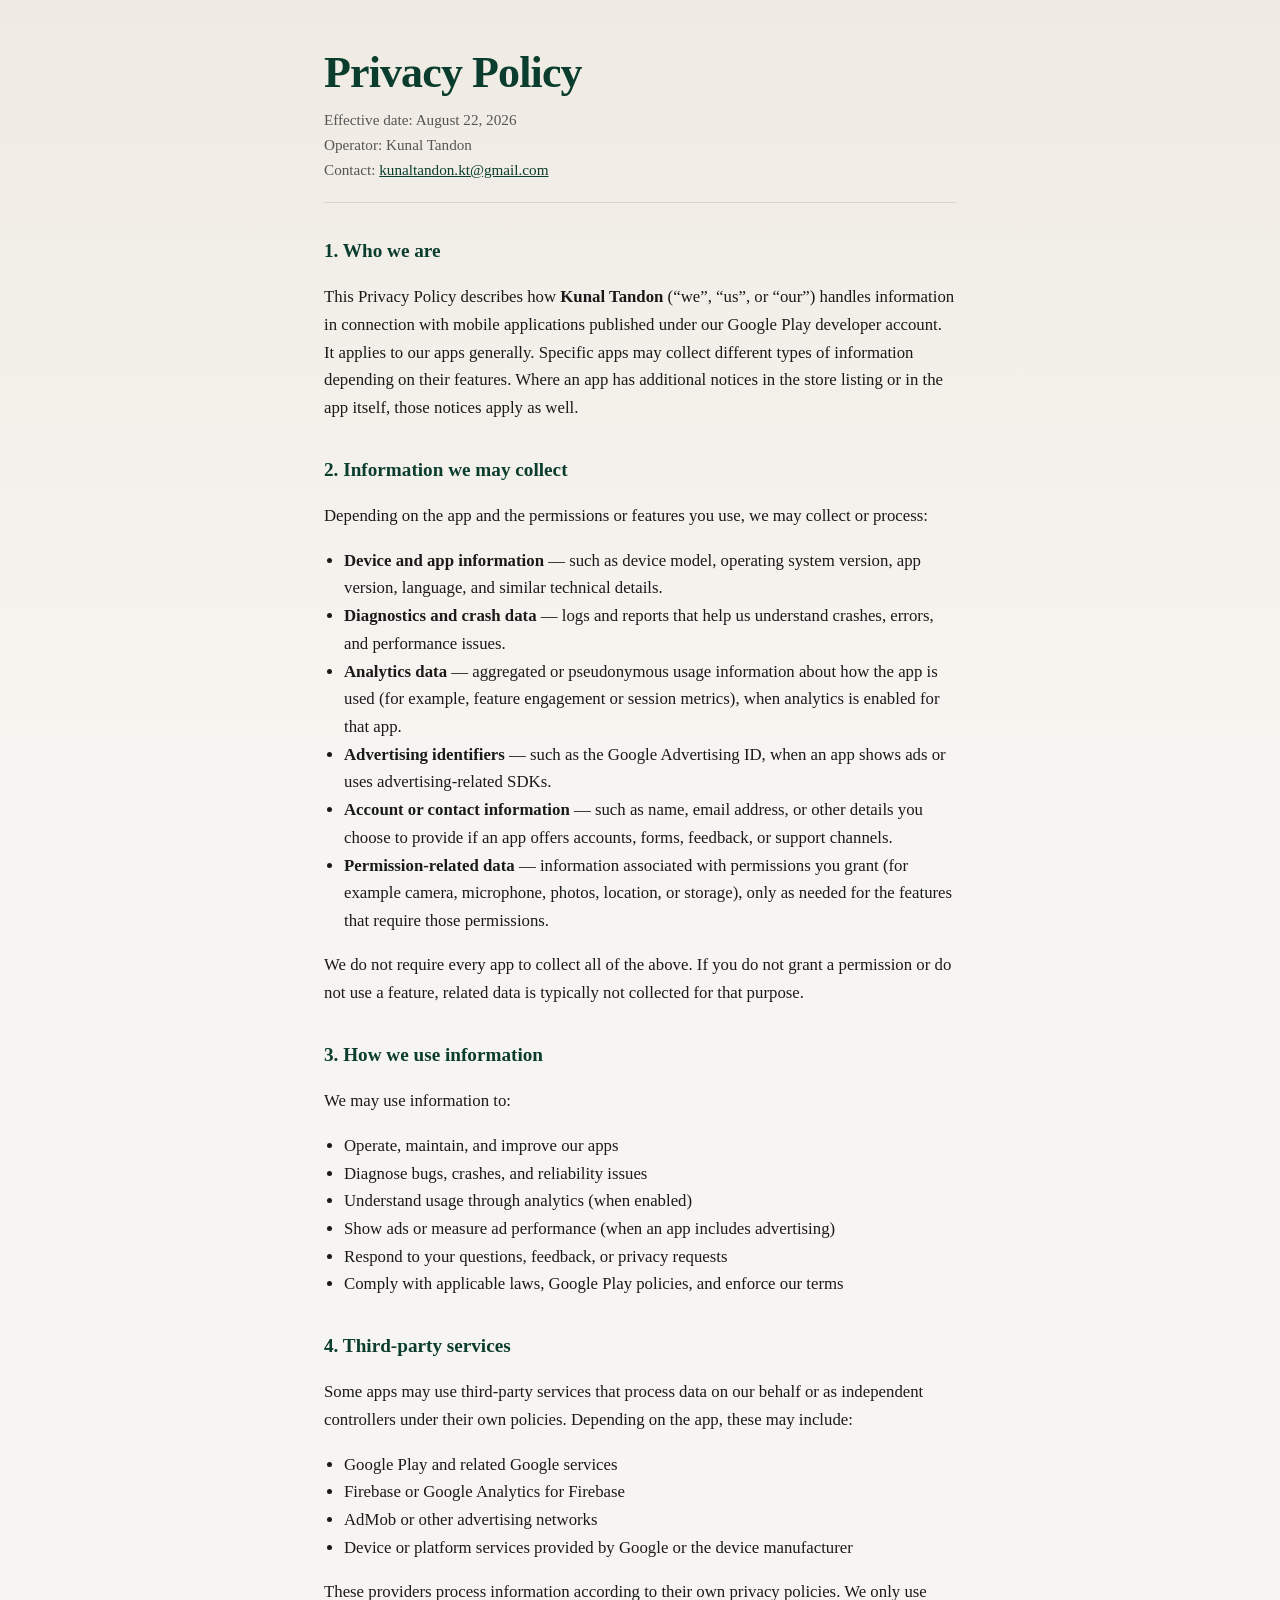
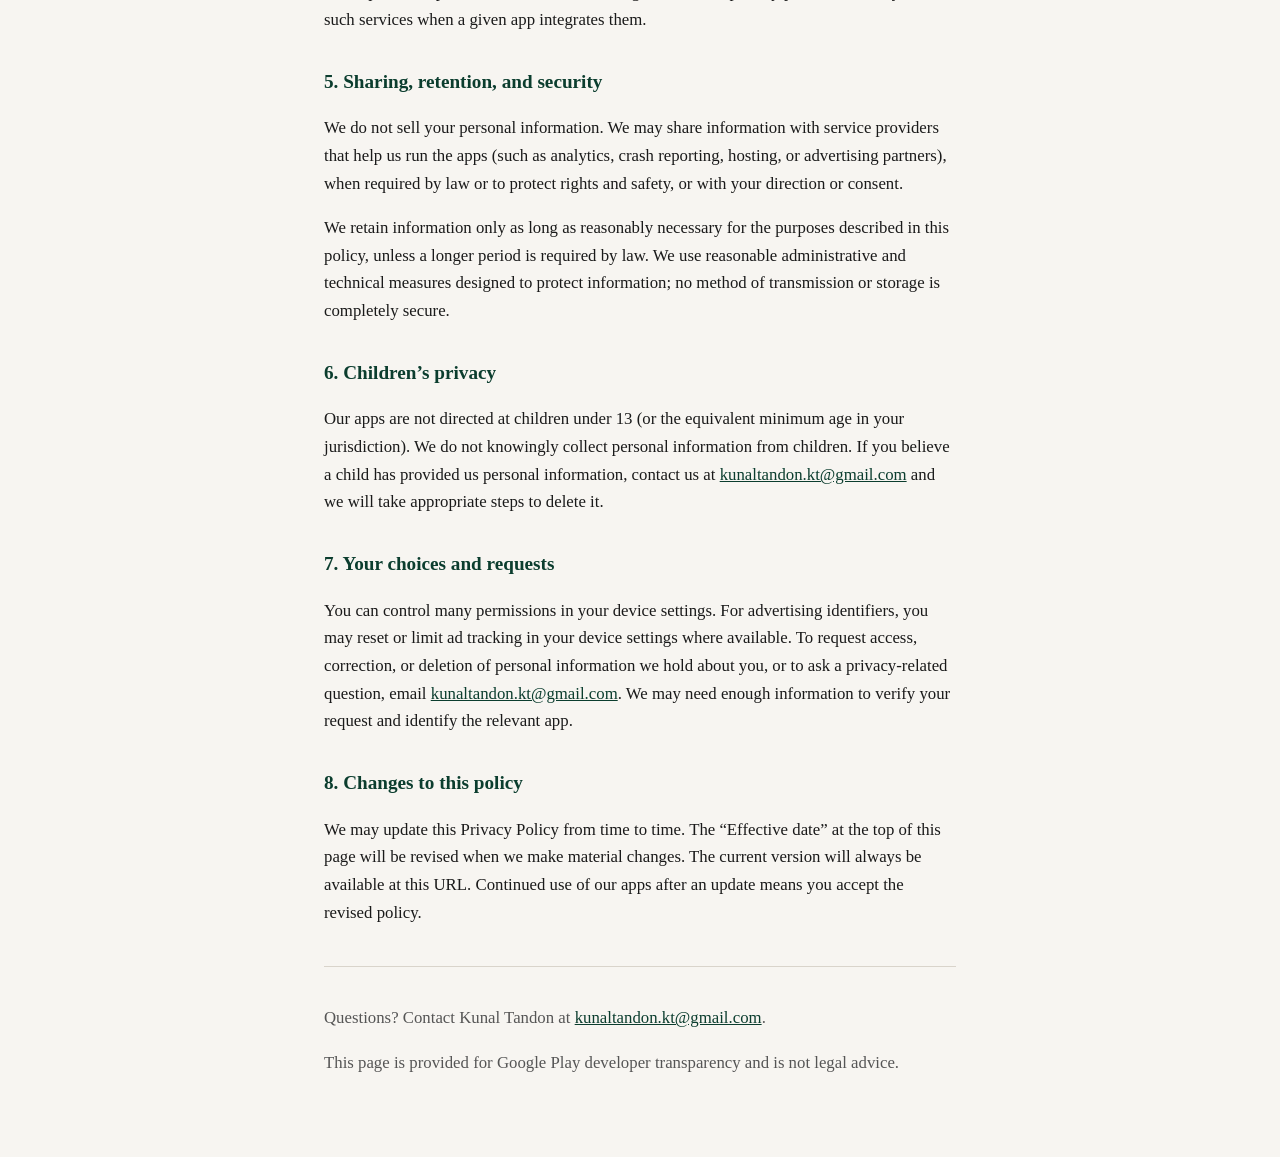
==== privacy-policy/index.html @ 2996ef41 "Host privacy policy at /privacy-policy path. Co-authored-by: Cursor <cursoragent@cursor.com>" ====
<!DOCTYPE html>
<html lang="en">
<head>
  <meta charset="utf-8">
  <meta name="viewport" content="width=device-width, initial-scale=1">
  <title>Privacy Policy — Kunal Tandon</title>
  <meta name="description" content="Privacy Policy for apps published by Kunal Tandon on Google Play.">
  <link rel="stylesheet" href="../styles.css">
</head>
<body>
  <main>
    <h1>Privacy Policy</h1>
    <p class="meta">
      Effective date: August 22, 2026<br>
      Operator: Kunal Tandon<br>
      Contact: <a href="mailto:kunaltandon.kt@gmail.com">kunaltandon.kt@gmail.com</a>
    </p>

    <h2>1. Who we are</h2>
    <p>
      This Privacy Policy describes how <strong>Kunal Tandon</strong> (“we”, “us”, or “our”)
      handles information in connection with mobile applications published under our Google Play
      developer account. It applies to our apps generally. Specific apps may collect different
      types of information depending on their features. Where an app has additional notices in
      the store listing or in the app itself, those notices apply as well.
    </p>

    <h2>2. Information we may collect</h2>
    <p>
      Depending on the app and the permissions or features you use, we may collect or process:
    </p>
    <ul>
      <li><strong>Device and app information</strong> — such as device model, operating system version, app version, language, and similar technical details.</li>
      <li><strong>Diagnostics and crash data</strong> — logs and reports that help us understand crashes, errors, and performance issues.</li>
      <li><strong>Analytics data</strong> — aggregated or pseudonymous usage information about how the app is used (for example, feature engagement or session metrics), when analytics is enabled for that app.</li>
      <li><strong>Advertising identifiers</strong> — such as the Google Advertising ID, when an app shows ads or uses advertising-related SDKs.</li>
      <li><strong>Account or contact information</strong> — such as name, email address, or other details you choose to provide if an app offers accounts, forms, feedback, or support channels.</li>
      <li><strong>Permission-related data</strong> — information associated with permissions you grant (for example camera, microphone, photos, location, or storage), only as needed for the features that require those permissions.</li>
    </ul>
    <p>
      We do not require every app to collect all of the above. If you do not grant a permission or
      do not use a feature, related data is typically not collected for that purpose.
    </p>

    <h2>3. How we use information</h2>
    <p>We may use information to:</p>
    <ul>
      <li>Operate, maintain, and improve our apps</li>
      <li>Diagnose bugs, crashes, and reliability issues</li>
      <li>Understand usage through analytics (when enabled)</li>
      <li>Show ads or measure ad performance (when an app includes advertising)</li>
      <li>Respond to your questions, feedback, or privacy requests</li>
      <li>Comply with applicable laws, Google Play policies, and enforce our terms</li>
    </ul>

    <h2>4. Third-party services</h2>
    <p>
      Some apps may use third-party services that process data on our behalf or as independent
      controllers under their own policies. Depending on the app, these may include:
    </p>
    <ul>
      <li>Google Play and related Google services</li>
      <li>Firebase or Google Analytics for Firebase</li>
      <li>AdMob or other advertising networks</li>
      <li>Device or platform services provided by Google or the device manufacturer</li>
    </ul>
    <p>
      These providers process information according to their own privacy policies. We only use
      such services when a given app integrates them.
    </p>

    <h2>5. Sharing, retention, and security</h2>
    <p>
      We do not sell your personal information. We may share information with service providers
      that help us run the apps (such as analytics, crash reporting, hosting, or advertising
      partners), when required by law or to protect rights and safety, or with your direction
      or consent.
    </p>
    <p>
      We retain information only as long as reasonably necessary for the purposes described in
      this policy, unless a longer period is required by law. We use reasonable administrative
      and technical measures designed to protect information; no method of transmission or
      storage is completely secure.
    </p>

    <h2>6. Children’s privacy</h2>
    <p>
      Our apps are not directed at children under 13 (or the equivalent minimum age in your
      jurisdiction). We do not knowingly collect personal information from children. If you
      believe a child has provided us personal information, contact us at
      <a href="mailto:kunaltandon.kt@gmail.com">kunaltandon.kt@gmail.com</a> and we will take
      appropriate steps to delete it.
    </p>

    <h2>7. Your choices and requests</h2>
    <p>
      You can control many permissions in your device settings. For advertising identifiers,
      you may reset or limit ad tracking in your device settings where available. To request
      access, correction, or deletion of personal information we hold about you, or to ask a
      privacy-related question, email
      <a href="mailto:kunaltandon.kt@gmail.com">kunaltandon.kt@gmail.com</a>.
      We may need enough information to verify your request and identify the relevant app.
    </p>

    <h2>8. Changes to this policy</h2>
    <p>
      We may update this Privacy Policy from time to time. The “Effective date” at the top of
      this page will be revised when we make material changes. The current version will always
      be available at this URL. Continued use of our apps after an update means you accept the
      revised policy.
    </p>

    <footer>
      <p>
        Questions? Contact Kunal Tandon at
        <a href="mailto:kunaltandon.kt@gmail.com">kunaltandon.kt@gmail.com</a>.
      </p>
      <p>This page is provided for Google Play developer transparency and is not legal advice.</p>
    </footer>
  </main>
</body>
</html>
---- styles.css ----
:root {
  --bg: #f7f5f1;
  --text: #1a1a1a;
  --muted: #555;
  --accent: #0b3d2e;
  --rule: #d9d4cb;
}

* {
  box-sizing: border-box;
}

body {
  margin: 0;
  font-family: "Source Serif 4", "Iowan Old Style", "Palatino Linotype", Palatino, Georgia, serif;
  background: linear-gradient(180deg, #efebe3 0%, var(--bg) 28%, var(--bg) 100%);
  color: var(--text);
  line-height: 1.65;
}

main {
  max-width: 42rem;
  margin: 0 auto;
  padding: 3rem 1.25rem 4rem;
}

h1 {
  font-size: clamp(2rem, 4vw, 2.75rem);
  line-height: 1.15;
  letter-spacing: -0.02em;
  color: var(--accent);
  margin: 0 0 0.5rem;
}

.meta {
  color: var(--muted);
  font-size: 0.95rem;
  margin: 0 0 2rem;
  padding-bottom: 1.25rem;
  border-bottom: 1px solid var(--rule);
}

h2 {
  font-size: 1.2rem;
  margin: 2rem 0 0.75rem;
  color: var(--accent);
}

p,
li {
  font-size: 1.05rem;
}

ul {
  padding-left: 1.25rem;
}

a {
  color: var(--accent);
}

footer {
  margin-top: 2.5rem;
  padding-top: 1.25rem;
  border-top: 1px solid var(--rule);
  color: var(--muted);
  font-size: 0.95rem;
}
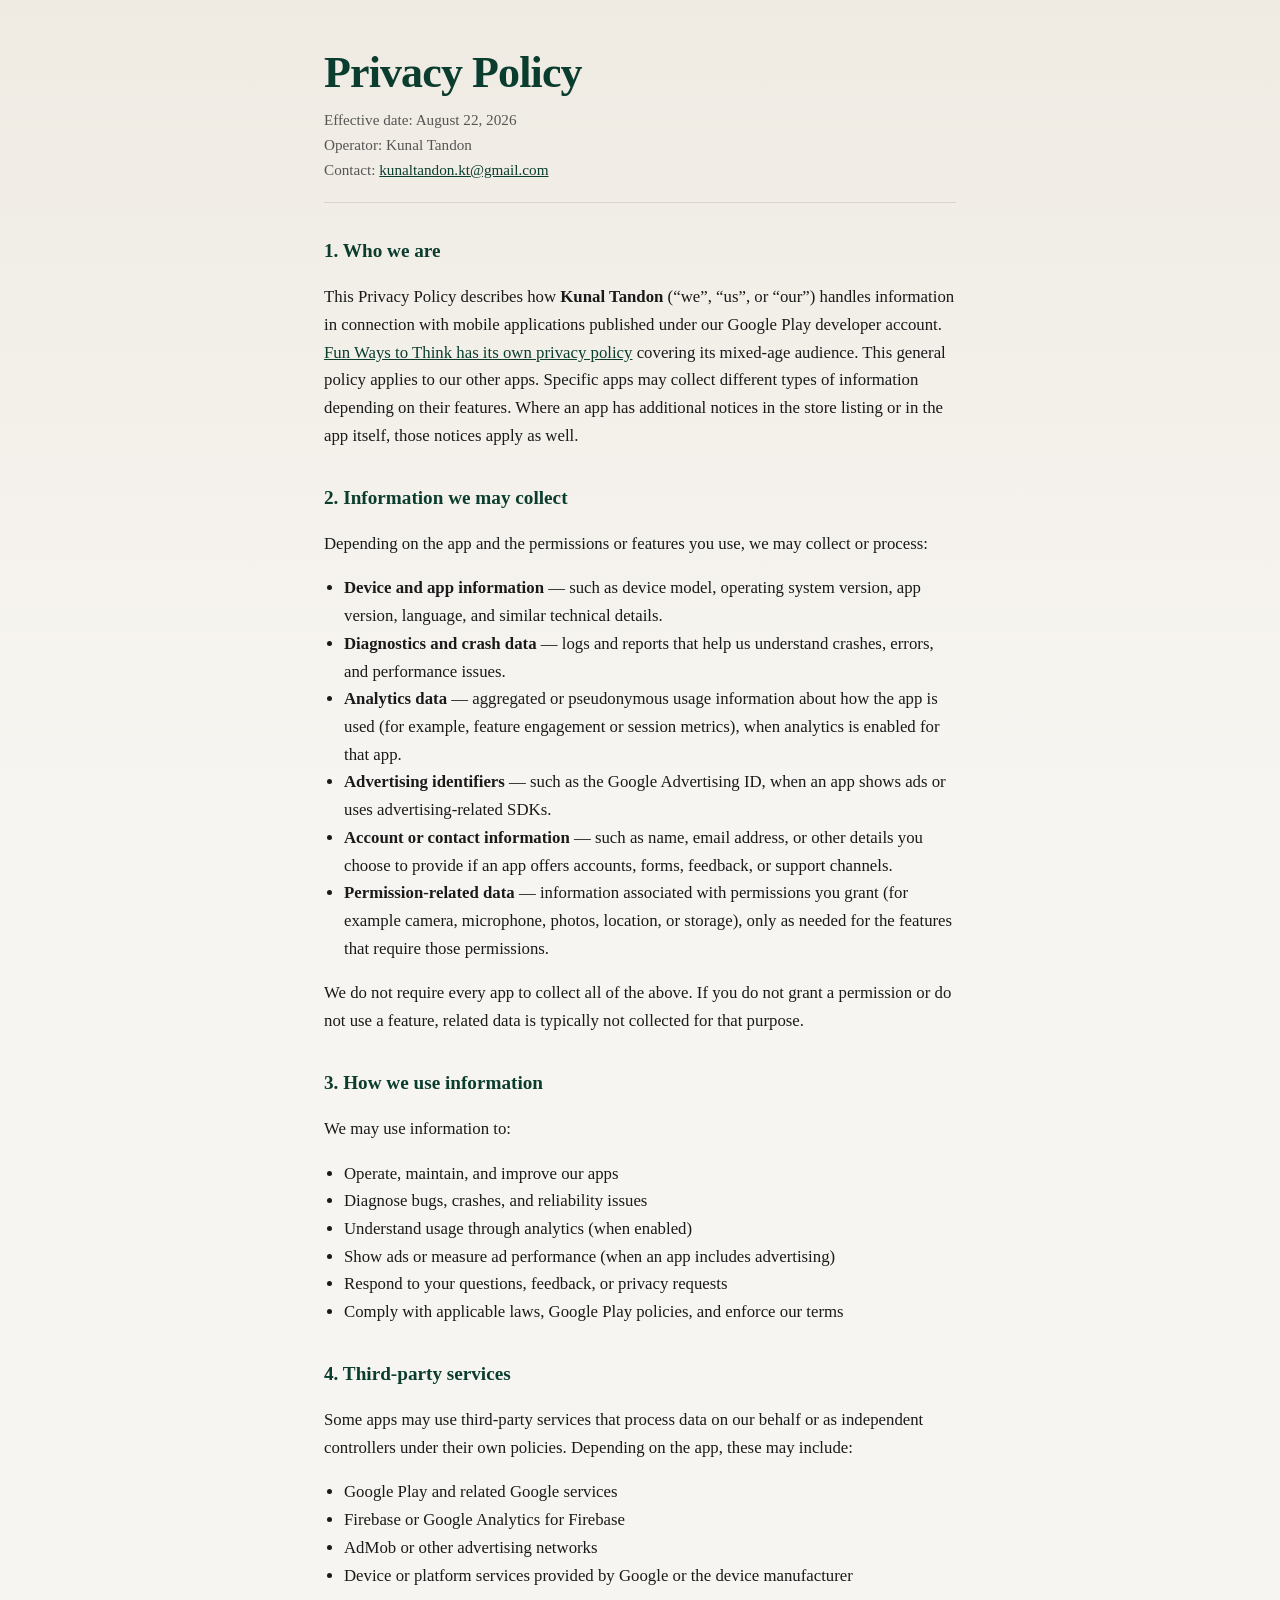
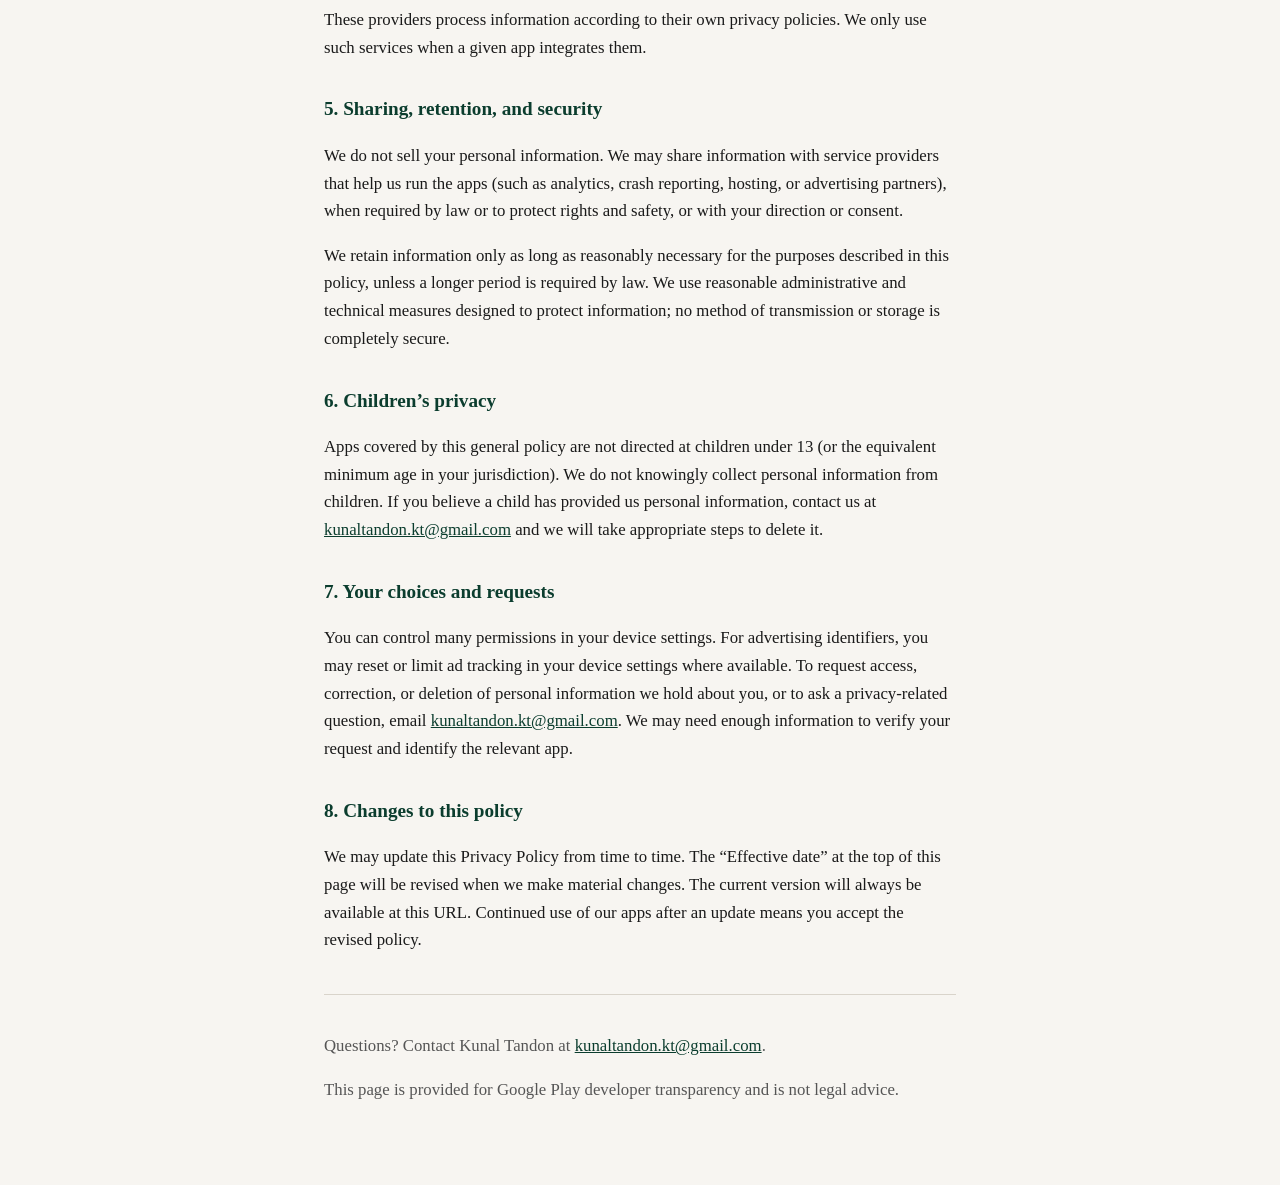
==== commit 3e30e055: "Direct Fun Ways players to their game-specific policy" ====
--- a/privacy-policy/index.html
+++ b/privacy-policy/index.html
@@ -20,7 +20,7 @@
     <p>
       This Privacy Policy describes how <strong>Kunal Tandon</strong> (“we”, “us”, or “our”)
       handles information in connection with mobile applications published under our Google Play
-      developer account. It applies to our apps generally. Specific apps may collect different
+      developer account. <a href="./fun-ways-to-think/">Fun Ways to Think has its own privacy policy</a> covering its mixed-age audience. This general policy applies to our other apps. Specific apps may collect different
       types of information depending on their features. Where an app has additional notices in
       the store listing or in the app itself, those notices apply as well.
     </p>
@@ -85,7 +85,7 @@
 
     <h2>6. Children’s privacy</h2>
     <p>
-      Our apps are not directed at children under 13 (or the equivalent minimum age in your
+      Apps covered by this general policy are not directed at children under 13 (or the equivalent minimum age in your
       jurisdiction). We do not knowingly collect personal information from children. If you
       believe a child has provided us personal information, contact us at
       <a href="mailto:kunaltandon.kt@gmail.com">kunaltandon.kt@gmail.com</a> and we will take
